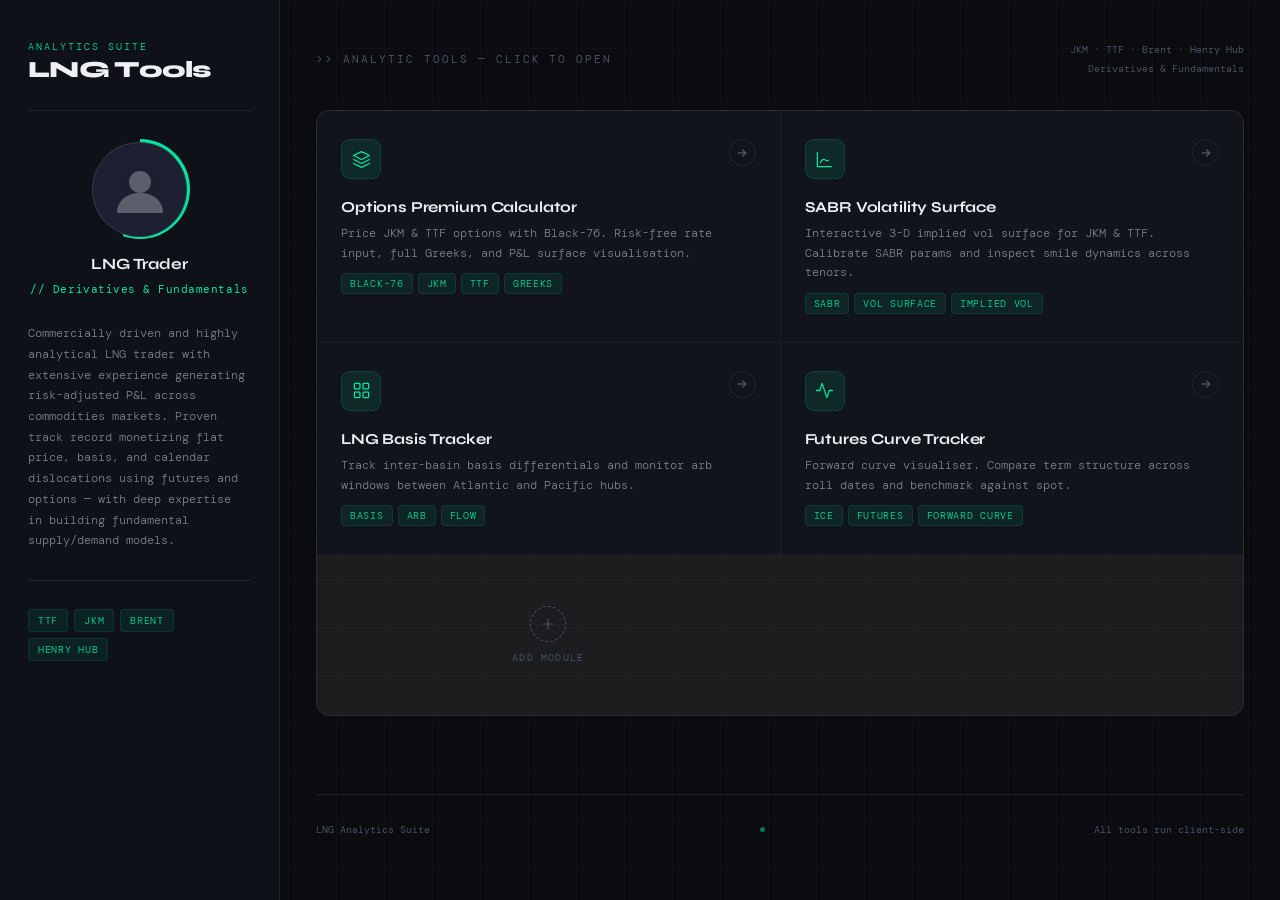
==== index.html @ 41b4f4ba "Add files via upload" ====
<!DOCTYPE html>
<html lang="en">
<head>
  <meta charset="UTF-8" />
  <meta name="viewport" content="width=device-width, initial-scale=1.0" />
  <title>LNG Analytics Suite</title>

  <!-- Fonts -->
  <link rel="preconnect" href="https://fonts.googleapis.com" />
  <link rel="preconnect" href="https://fonts.gstatic.com" crossorigin />
  <link href="https://fonts.googleapis.com/css2?family=Syne:wght@400;600;700;800&family=DM+Mono:wght@300;400;500&display=swap" rel="stylesheet" />

  <!-- Styles -->
  <link rel="stylesheet" href="style.css" />
</head>
<body>

<div class="page">

  <!-- ════════════════════ SIDEBAR ════════════════════ -->
  <aside class="sidebar">

    <div>
      <span class="wordmark-label">Analytics Suite</span>
      <h1 class="wordmark-title">LNG Tools</h1>
    </div>

    <div class="s-rule"></div>

    <div class="avatar-block">
      <div class="avatar-ring">
        <div class="avatar-inner">
          <!--
            TO USE YOUR OWN PHOTO
            ─────────────────────
            1. Place photo.jpg in the same folder as front_page.html
            2. Delete the <svg> below
            3. Uncomment the <img> line
          -->
          <svg class="placeholder-svg" viewBox="0 0 56 56" fill="none">
            <circle cx="28" cy="21" r="11" fill="#eef0f3"/>
            <path d="M5 52c0-12.7 10.3-20 23-20s23 7.3 23 20" fill="#eef0f3"/>
          </svg>
          <!-- <img src="photo.jpg" alt="Profile photo" /> -->
        </div>
      </div>
      <div class="profile-name">LNG Trader</div>
      <div class="profile-role">// Derivatives &amp; Fundamentals</div>
    </div>

    <p class="bio">
      Commercially driven and highly analytical LNG trader with extensive experience generating
      risk-adjusted P&amp;L across commodities markets. Proven track record monetizing flat price,
      basis, and calendar dislocations using futures and options &mdash; with deep expertise in
      building fundamental supply/demand models.
    </p>

    <div class="s-rule"></div>

    <div class="market-strip">
      <span class="m-tag">TTF</span>
      <span class="m-tag">JKM</span>
      <span class="m-tag">Brent</span>
      <span class="m-tag">Henry Hub</span>
    </div>

  </aside><!-- /sidebar -->

  <!-- ════════════════════ MAIN CONTENT ════════════════════ -->
  <main class="content">

    <div class="content-header">
      <p class="section-label">&gt;&gt; Analytic tools &mdash; click to open</p>
      <div class="header-meta">JKM &middot; TTF &middot; Brent &middot; Henry Hub<br/>Derivatives &amp; Fundamentals</div>
    </div>

    <div class="tool-grid" id="toolGrid">

      <!-- ── 1 · Options Premium Calculator ── -->
      <a class="tool-card" href="options_calculator/index.html">

        <!-- Preview tooltip -->
        <div class="preview-tip" aria-hidden="true">
          <img src="previews/options_calculator.png" alt="" />
        </div>

        <div class="card-top">
          <div class="tool-icon">
            <svg viewBox="0 0 24 24">
              <path d="M12 2L2 7l10 5 10-5-10-5z"/>
              <path d="M2 17l10 5 10-5"/>
              <path d="M2 12l10 5 10-5"/>
            </svg>
          </div>
          <div class="card-arrow">
            <svg viewBox="0 0 16 16"><path d="M3 8h10M9 4l4 4-4 4"/></svg>
          </div>
        </div>

        <div class="card-body">
          <div class="card-name">Options Premium Calculator</div>
          <div class="card-desc">Price JKM &amp; TTF options with Black-76. Risk-free rate input, full Greeks, and P&amp;L surface visualisation.</div>
          <div class="card-tags">
            <span class="tag">Black-76</span>
            <span class="tag">JKM</span>
            <span class="tag">TTF</span>
            <span class="tag">Greeks</span>
          </div>
        </div>
      </a>

      <!-- ── 2 · SABR Volatility Surface ── -->
      <a class="tool-card" href="vol_surface/index.html">

        <div class="preview-tip" aria-hidden="true">
          <img src="previews/sabr_vol_surface.png" alt="" />
        </div>

        <div class="card-top">
          <div class="tool-icon">
            <svg viewBox="0 0 24 24">
              <path d="M3 3v18h18"/>
              <path d="M7 16c1-3 3-5 5-4s3 3 5 1"/>
            </svg>
          </div>
          <div class="card-arrow">
            <svg viewBox="0 0 16 16"><path d="M3 8h10M9 4l4 4-4 4"/></svg>
          </div>
        </div>

        <div class="card-body">
          <div class="card-name">SABR Volatility Surface</div>
          <div class="card-desc">Interactive 3-D implied vol surface for JKM &amp; TTF. Calibrate SABR params and inspect smile dynamics across tenors.</div>
          <div class="card-tags">
            <span class="tag">SABR</span>
            <span class="tag">Vol Surface</span>
            <span class="tag">Implied Vol</span>
          </div>
        </div>
      </a>

      <!-- ── 3 · LNG Basis Tracker ── -->
      <a class="tool-card" href="basis_tracker/index.html">

        <div class="preview-tip" aria-hidden="true">
          <img src="previews/basis_tracker.png" alt="" />
        </div>

        <div class="card-top">
          <div class="tool-icon">
            <svg viewBox="0 0 24 24">
              <rect x="3"  y="3"  width="7" height="7" rx="1"/>
              <rect x="14" y="3"  width="7" height="7" rx="1"/>
              <rect x="3"  y="14" width="7" height="7" rx="1"/>
              <rect x="14" y="14" width="7" height="7" rx="1"/>
            </svg>
          </div>
          <div class="card-arrow">
            <svg viewBox="0 0 16 16"><path d="M3 8h10M9 4l4 4-4 4"/></svg>
          </div>
        </div>

        <div class="card-body">
          <div class="card-name">LNG Basis Tracker</div>
          <div class="card-desc">Track inter-basin basis differentials and monitor arb windows between Atlantic and Pacific hubs.</div>
          <div class="card-tags">
            <span class="tag">Basis</span>
            <span class="tag">Arb</span>
            <span class="tag">Flow</span>
          </div>
        </div>
      </a>

      <!-- ── 4 · ICE Futures Curve Tracker ── -->
      <a class="tool-card" href="ice_futures_tracker/index.html">

        <div class="preview-tip" aria-hidden="true">
          <img src="previews/ice_futures_tracker.png" alt="" />
        </div>

        <div class="card-top">
          <div class="tool-icon">
            <svg viewBox="0 0 24 24">
              <polyline points="22 12 18 12 15 21 9 3 6 12 2 12"/>
            </svg>
          </div>
          <div class="card-arrow">
            <svg viewBox="0 0 16 16"><path d="M3 8h10M9 4l4 4-4 4"/></svg>
          </div>
        </div>

        <div class="card-body">
          <div class="card-name">Futures Curve Tracker</div>
          <div class="card-desc">Forward curve visualiser. Compare term structure across roll dates and benchmark against spot.</div>
          <div class="card-tags">
            <span class="tag">ICE</span>
            <span class="tag">Futures</span>
            <span class="tag">Forward Curve</span>
          </div>
        </div>
      </a>

      <!-- ── Placeholder for future modules ── -->
      <div class="tool-card add-card" aria-hidden="true">
        <div class="add-inner">
          <div class="add-plus">
            <svg viewBox="0 0 24 24"><path d="M12 5v14M5 12h14"/></svg>
          </div>
          <span class="add-label">Add module</span>
        </div>
      </div>

    </div><!-- /tool-grid -->

    <div class="c-foot">
      <span class="foot-txt">LNG Analytics Suite</span>
      <div class="foot-dot"></div>
      <span class="foot-txt">All tools run client-side</span>
    </div>

  </main><!-- /content -->
</div><!-- /page -->

</body>
</html>
---- style.css ----
/* ═══════════════════════════════════════════════════════════════
   LNG Analytics Suite — Front Page  |  Stylesheet
   ═══════════════════════════════════════════════════════════════ */


/* ══════════════════════════════════════════
   DESIGN TOKENS
   ══════════════════════════════════════════ */
:root {
  /* backgrounds */
  --bg:         #0a0c0f;
  --panel:      #0e1117;
  --surface:    #11141a;
  --surface-h:  #181c24;

  /* borders */
  --border:     rgba(255, 255, 255, 0.07);
  --border-mid: rgba(255, 255, 255, 0.11);

  /* accent */
  --accent:     #00e5a0;
  --accent-dim: rgba(0, 229, 160, 0.10);

  /* text */
  --t1: #eef0f3;
  --t2: #7a8290;
  --t3: #4a5160;

  /* tags */
  --tag-bg: rgba(0, 229, 160, 0.08);
  --tag-c:  #00c98a;

  /* typography */
  --ff-d: 'Syne', sans-serif;
  --ff-m: 'DM Mono', monospace;
}


/* ══════════════════════════════════════════
   RESET & BASE
   ══════════════════════════════════════════ */
*, *::before, *::after {
  box-sizing: border-box;
  margin: 0;
  padding: 0;
}

html, body { height: 100%; }

body {
  background: var(--bg);
  color: var(--t1);
  font-family: var(--ff-d);
  min-height: 100vh;
  overflow-x: hidden;
}

/* Subtle grid overlay */
body::before {
  content: '';
  position: fixed;
  inset: 0;
  background-image:
    linear-gradient(rgba(255, 255, 255, 0.022) 1px, transparent 1px),
    linear-gradient(90deg, rgba(255, 255, 255, 0.022) 1px, transparent 1px);
  background-size: 48px 48px;
  pointer-events: none;
  z-index: 0;
}


/* ══════════════════════════════════════════
   PAGE LAYOUT
   ══════════════════════════════════════════ */
.page {
  position: relative;
  z-index: 1;
  display: grid;
  grid-template-columns: 280px 1fr;
  min-height: 100vh;
}


/* ══════════════════════════════════════════
   SIDEBAR
   ══════════════════════════════════════════ */
.sidebar {
  background: var(--panel);
  border-right: 1px solid var(--border);
  display: flex;
  flex-direction: column;
  padding: 2.5rem 1.75rem;
  gap: 1.75rem;
  position: sticky;
  top: 0;
  height: 100vh;
  overflow-y: auto;
  animation: slideIn 0.55s ease both;
}

/* Hide scrollbar */
.sidebar::-webkit-scrollbar { width: 0; }

/* ── Wordmark ── */
.wordmark-label {
  font-family: var(--ff-m);
  font-size: 10px;
  font-weight: 300;
  letter-spacing: 0.2em;
  text-transform: uppercase;
  color: var(--accent);
  display: block;
  margin-bottom: 5px;
}

.wordmark-title {
  font-size: 1.45rem;
  font-weight: 800;
  letter-spacing: -0.03em;
  color: var(--t1);
  line-height: 1.05;
}

/* ── Horizontal rule ── */
.s-rule {
  height: 1px;
  background: var(--border);
  flex-shrink: 0;
}

/* ── Avatar block ── */
.avatar-block {
  display: flex;
  flex-direction: column;
  align-items: center;
  gap: 1rem;
}

.avatar-ring {
  width: 100px;
  height: 100px;
  border-radius: 50%;
  padding: 2.5px;
  background: conic-gradient(var(--accent) 0deg 200deg, transparent 200deg 360deg);
  flex-shrink: 0;
}

.avatar-inner {
  width: 100%;
  height: 100%;
  border-radius: 50%;
  background: #1c2030;
  border: 1px solid var(--border-mid);
  display: flex;
  align-items: center;
  justify-content: center;
  overflow: hidden;
}

.avatar-inner .placeholder-svg {
  width: 56px;
  height: 56px;
  opacity: 0.3;
}

.avatar-inner img {
  width: 100%;
  height: 100%;
  object-fit: cover;
  border-radius: 50%;
}

/* ── Profile text ── */
.profile-name {
  font-size: 0.975rem;
  font-weight: 700;
  letter-spacing: -0.01em;
  color: var(--t1);
  text-align: center;
}

.profile-role {
  font-family: var(--ff-m);
  font-size: 10.5px;
  color: var(--accent);
  text-align: center;
  letter-spacing: 0.05em;
  margin-top: -6px;
}

/* ── Bio ── */
.bio {
  font-family: var(--ff-m);
  font-size: 11.5px;
  font-weight: 300;
  color: var(--t2);
  line-height: 1.8;
}

/* ── Market tags ── */
.market-strip {
  display: flex;
  flex-wrap: wrap;
  gap: 6px;
}

.m-tag {
  font-family: var(--ff-m);
  font-size: 10px;
  letter-spacing: 0.07em;
  text-transform: uppercase;
  padding: 4px 9px;
  border-radius: 4px;
  background: var(--tag-bg);
  color: var(--tag-c);
  border: 1px solid rgba(0, 201, 138, 0.14);
}

/* ── Sidebar footer ── */
.s-foot {
  margin-top: auto;
  font-family: var(--ff-m);
  font-size: 10px;
  color: var(--t3);
  line-height: 1.9;
}


/* ══════════════════════════════════════════
   MAIN CONTENT
   ══════════════════════════════════════════ */
.content {
  display: flex;
  flex-direction: column;
  padding: 2.5rem 2.25rem 4rem;
  gap: 2rem;
  animation: fadeUp 0.55s 0.1s ease both;
}

.content-header {
  display: flex;
  align-items: center;
  justify-content: space-between;
  gap: 1rem;
}

.section-label {
  font-family: var(--ff-m);
  font-size: 11px;
  font-weight: 400;
  letter-spacing: 0.18em;
  text-transform: uppercase;
  color: var(--t3);
}

.header-meta {
  font-family: var(--ff-m);
  font-size: 10px;
  color: var(--t3);
  text-align: right;
  line-height: 1.9;
}


/* ══════════════════════════════════════════
   TOOL GRID
   ══════════════════════════════════════════ */
.tool-grid {
  display: grid;
  grid-template-columns: repeat(2, 1fr);
  gap: 1px;
  background: var(--border);
  border: 1px solid var(--border);
  border-radius: 14px;
  overflow: hidden;
}


/* ══════════════════════════════════════════
   TOOL CARD
   ══════════════════════════════════════════ */
.tool-card {
  background: var(--surface);
  padding: 1.75rem 1.5rem;
  text-decoration: none;
  color: inherit;
  display: flex;
  flex-direction: column;
  gap: 1.2rem;
  position: relative;
  overflow: visible;
  transition: background 0.18s ease, transform 0.12s ease;
  cursor: pointer;
}

/* Top accent sweep */
.tool-card::before {
  content: '';
  position: absolute;
  top: 0;
  left: 0;
  right: 0;
  height: 2px;
  background: var(--accent);
  transform: scaleX(0);
  transform-origin: left;
  transition: transform 0.25s ease;
}

/* Inset glow border */
.tool-card::after {
  content: '';
  position: absolute;
  inset: 0;
  border: 1.5px solid var(--accent);
  opacity: 0;
  transition: opacity 0.18s ease;
  pointer-events: none;
}

.tool-card:hover              { background: var(--surface-h); z-index: 10; }
.tool-card:hover::before      { transform: scaleX(1); }
.tool-card:hover::after       { opacity: 0.45; }
.tool-card:active             { transform: scale(0.985); }


/* ══════════════════════════════════════════
   PREVIEW TOOLTIP
   ══════════════════════════════════════════ */
.preview-tip {
  position: absolute;
  top: calc(100% + 14px);
  left: 50%;
  transform: translateX(-50%) translateY(-6px) scale(0.96);
  width: 260px;
  height: 180px;
  background: #13171f;
  border: 1px solid var(--border-mid);
  border-radius: 10px;
  overflow: hidden;
  opacity: 0;
  pointer-events: none;
  transition: opacity 0.2s ease, transform 0.2s ease;
  z-index: 100;
  filter: drop-shadow(0 8px 24px rgba(0, 0, 0, 0.55));
}

/* Caret border (bottom triangle outline) */
.preview-tip::before {
  content: '';
  position: absolute;
  top: -8px;
  left: 50%;
  transform: translateX(-50%);
  width: 15px;
  height: 8px;
  background: var(--border-mid);
  clip-path: polygon(50% 0, 100% 100%, 0% 100%);
}

/* Caret fill */
.preview-tip::after {
  content: '';
  position: absolute;
  top: -7px;
  left: 50%;
  transform: translateX(-50%);
  width: 13px;
  height: 7px;
  background: #13171f;
  clip-path: polygon(50% 0, 100% 100%, 0% 100%);
}

.tool-card:hover .preview-tip {
  opacity: 1;
  transform: translateX(-50%) translateY(0) scale(1);
}

/* Keep preview inside viewport edges */

.preview-tip img {
  width: 100%;
  height: 100%;
  object-fit: contain;
  display: block;
  border-radius: 10px;
}

/* ── Preview dummy content ── */
.preview-dummy {
  width: 100%;
  height: 100%;
  display: flex;
  flex-direction: column;
  background: #0d1018;
}

.preview-bar {
  height: 28px;
  flex-shrink: 0;
  background: #161b26;
  border-bottom: 1px solid var(--border);
  display: flex;
  align-items: center;
  gap: 6px;
  padding: 0 10px;
}

.preview-dot {
  width: 7px;
  height: 7px;
  border-radius: 50%;
  background: rgba(255, 255, 255, 0.12);
}

.preview-label {
  font-family: var(--ff-m);
  font-size: 9px;
  color: var(--t3);
  letter-spacing: 0.08em;
  margin-left: 4px;
}

.preview-body {
  flex: 1;
  display: grid;
  grid-template-columns: 1fr 1fr;
  grid-template-rows: 1fr 1fr;
  gap: 1px;
  background: var(--border);
  padding: 1px;
}

.preview-block {
  background: #0f131a;
  border-radius: 3px;
  display: flex;
  align-items: flex-end;
  padding: 8px 6px 6px;
  gap: 3px;
  overflow: hidden;
}

/* Bar chart placeholders */
.preview-block.chart  { align-items: flex-end; }

.preview-bar-item {
  flex: 1;
  border-radius: 2px 2px 0 0;
  background: rgba(0, 229, 160, 0.18);
  min-height: 6px;
}

/* Line chart placeholder */
.preview-block.line  { padding: 10px 8px; }
.preview-line-svg    { width: 100%; height: 100%; }


/* ══════════════════════════════════════════
   CARD ANATOMY
   ══════════════════════════════════════════ */
.card-top {
  display: flex;
  align-items: flex-start;
  justify-content: space-between;
  gap: 0.75rem;
}

/* Icon badge */
.tool-icon {
  width: 40px;
  height: 40px;
  border-radius: 9px;
  background: var(--accent-dim);
  border: 1px solid rgba(0, 229, 160, 0.14);
  display: flex;
  align-items: center;
  justify-content: center;
  flex-shrink: 0;
}

.tool-icon svg {
  width: 19px;
  height: 19px;
  stroke: var(--accent);
  fill: none;
  stroke-width: 1.6;
  stroke-linecap: round;
  stroke-linejoin: round;
}

/* Arrow button */
.card-arrow {
  width: 27px;
  height: 27px;
  border-radius: 50%;
  border: 1px solid var(--border);
  display: flex;
  align-items: center;
  justify-content: center;
  flex-shrink: 0;
  transition: background 0.18s, border-color 0.18s;
}

.card-arrow svg {
  width: 12px;
  height: 12px;
  stroke: var(--t3);
  fill: none;
  stroke-width: 2;
  stroke-linecap: round;
  stroke-linejoin: round;
  transition: stroke 0.18s;
}

.tool-card:hover .card-arrow         { background: var(--accent); border-color: var(--accent); }
.tool-card:hover .card-arrow svg     { stroke: #000; }

/* Card body */
.card-body {
  display: flex;
  flex-direction: column;
  gap: 7px;
  flex: 1;
}

.card-name {
  font-size: 0.95rem;
  font-weight: 700;
  letter-spacing: -0.01em;
  color: var(--t1);
  line-height: 1.25;
}

.card-desc {
  font-family: var(--ff-m);
  font-size: 11.5px;
  font-weight: 300;
  color: var(--t2);
  line-height: 1.7;
}

.card-tags {
  display: flex;
  flex-wrap: wrap;
  gap: 5px;
  margin-top: 3px;
}

.tag {
  font-family: var(--ff-m);
  font-size: 10px;
  letter-spacing: 0.07em;
  text-transform: uppercase;
  padding: 3px 8px;
  border-radius: 4px;
  background: var(--tag-bg);
  color: var(--tag-c);
  border: 1px solid rgba(0, 201, 138, 0.13);
}


/* ══════════════════════════════════════════
   ADD MODULE PLACEHOLDER
   ══════════════════════════════════════════ */
.add-card {
  background: transparent !important;
  border: none;
  opacity: 0.35;
  pointer-events: none;
  align-items: center;
  justify-content: center;
  min-height: 160px;
}

.add-card::before,
.add-card::after { display: none; }

.add-inner {
  display: flex;
  flex-direction: column;
  align-items: center;
  gap: 9px;
}

.add-plus {
  width: 36px;
  height: 36px;
  border: 1px dashed var(--t3);
  border-radius: 50%;
  display: flex;
  align-items: center;
  justify-content: center;
}

.add-plus svg {
  width: 16px;
  height: 16px;
  stroke: var(--t3);
  fill: none;
  stroke-width: 1.8;
  stroke-linecap: round;
}

.add-label {
  font-family: var(--ff-m);
  font-size: 10px;
  color: var(--t3);
  letter-spacing: 0.12em;
  text-transform: uppercase;
}


/* ══════════════════════════════════════════
   CONTENT FOOTER
   ══════════════════════════════════════════ */
.c-foot {
  margin-top: auto;
  padding-top: 1.75rem;
  border-top: 1px solid var(--border);
  display: flex;
  align-items: center;
  justify-content: space-between;
  gap: 1rem;
}

.foot-txt {
  font-family: var(--ff-m);
  font-size: 10px;
  color: var(--t3);
}

.foot-dot {
  width: 5px;
  height: 5px;
  border-radius: 50%;
  background: var(--accent);
  opacity: 0.5;
  flex-shrink: 0;
}


/* ══════════════════════════════════════════
   ANIMATIONS
   ══════════════════════════════════════════ */
@keyframes slideIn {
  from { opacity: 0; transform: translateX(-18px); }
  to   { opacity: 1; transform: translateX(0); }
}

@keyframes fadeUp {
  from { opacity: 0; transform: translateY(16px); }
  to   { opacity: 1; transform: translateY(0); }
}

/* Staggered card entrance */
.tool-card:nth-child(1) { animation: fadeUp 0.45s 0.20s ease both; }
.tool-card:nth-child(2) { animation: fadeUp 0.45s 0.28s ease both; }
.tool-card:nth-child(3) { animation: fadeUp 0.45s 0.36s ease both; }
.tool-card:nth-child(4) { animation: fadeUp 0.45s 0.44s ease both; }
.tool-card:nth-child(5) { animation: fadeUp 0.45s 0.52s ease both; }


/* ══════════════════════════════════════════
   RESPONSIVE
   ══════════════════════════════════════════ */
@media (max-width: 860px) {
  .page             { grid-template-columns: 1fr; }
  .sidebar          { position: static; height: auto; border-right: none; border-bottom: 1px solid var(--border); }
  .avatar-block     { flex-direction: row; align-items: center; flex-wrap: wrap; }
  .profile-name,
  .profile-role     { text-align: left; }
  .content          { padding: 2rem 1.5rem 3rem; }
  .preview-tip      { display: none; }
}

@media (max-width: 640px) {
  .tool-grid        { grid-template-columns: 1fr; }
}
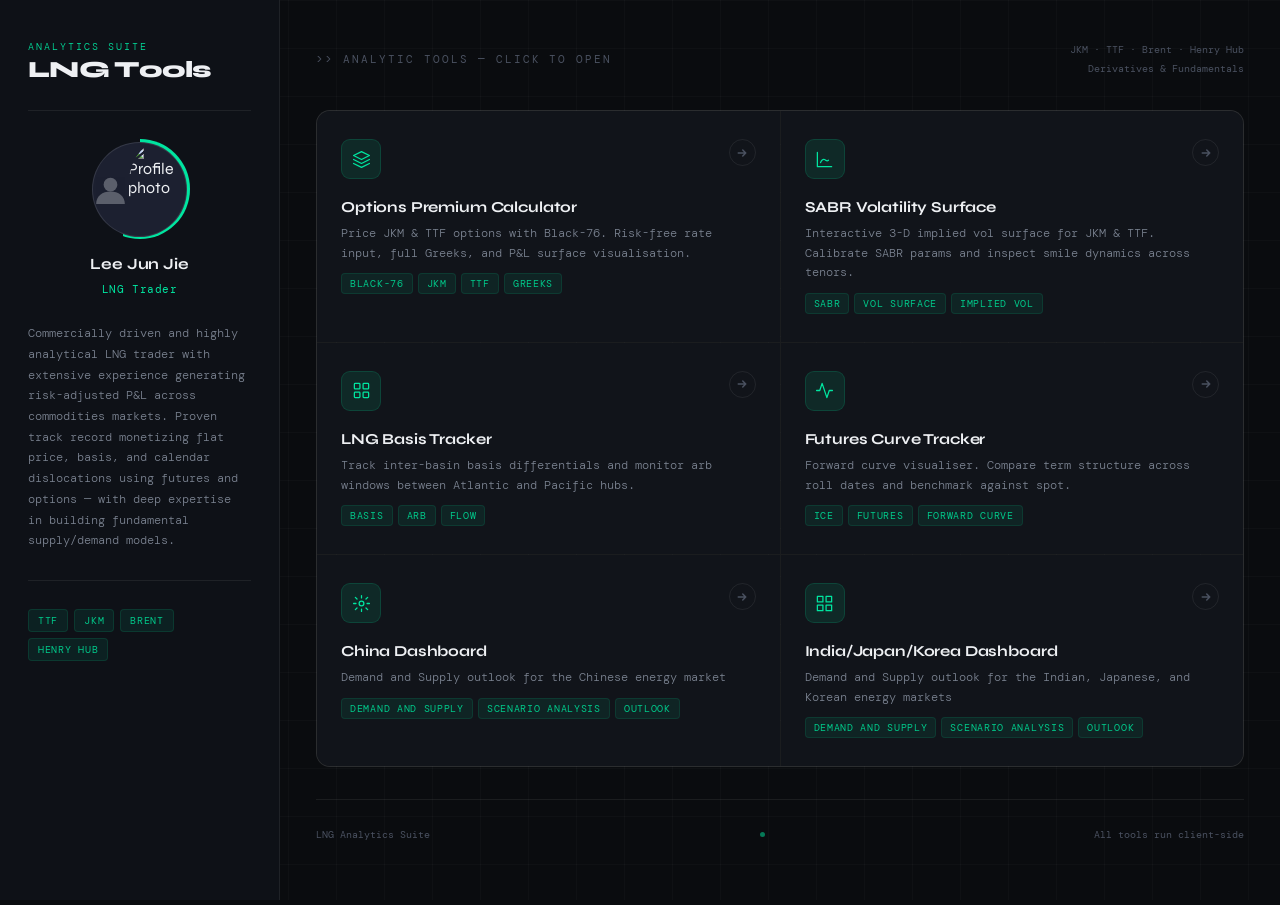
==== commit 9c53f578: "Add files via upload" ====
--- a/index.html
+++ b/index.html
@@ -41,11 +41,11 @@
             <circle cx="28" cy="21" r="11" fill="#eef0f3"/>
             <path d="M5 52c0-12.7 10.3-20 23-20s23 7.3 23 20" fill="#eef0f3"/>
           </svg>
-          <!-- <img src="photo.jpg" alt="Profile photo" /> -->
+          <img src="previews/photo.jpg" alt="Profile photo" />
         </div>
       </div>
-      <div class="profile-name">LNG Trader</div>
-      <div class="profile-role">// Derivatives &amp; Fundamentals</div>
+      <div class="profile-name">Lee Jun Jie</div>
+      <div class="profile-role"> LNG Trader </div>
     </div>
 
     <p class="bio">
@@ -200,15 +200,90 @@
         </div>
       </a>
 
-      <!-- ── Placeholder for future modules ── -->
-      <div class="tool-card add-card" aria-hidden="true">
-        <div class="add-inner">
-          <div class="add-plus">
-            <svg viewBox="0 0 24 24"><path d="M12 5v14M5 12h14"/></svg>
-          </div>
-          <span class="add-label">Add module</span>
-        </div>
-      </div>
+      <!-- 5 — Module 5 (placeholder) -->
+      <a class="tool-card" href="china_market/index.html">
+        <div class="preview-tip" aria-hidden="true">
+          <div class="preview-dummy">
+            <div class="preview-bar">
+              <div class="preview-dot"></div><div class="preview-dot"></div><div class="preview-dot"></div>
+              <span class="preview-label">Module 5</span>
+            </div>
+            <div class="preview-body">
+              <div class="preview-block line" style="grid-column:1/-1; grid-row:1/3;">
+                <svg class="preview-line-svg" viewBox="0 0 160 100" fill="none">
+                  <polyline points="0,70 30,55 60,60 90,40 120,45 160,25" stroke="rgba(0,229,160,0.5)" stroke-width="1.5" fill="none"/>
+                  <polyline points="0,70 30,55 60,60 90,40 120,45 160,25" stroke="rgba(0,229,160,0.08)" stroke-width="8" fill="none"/>
+                  <line x1="0" y1="33" x2="160" y2="33" stroke="rgba(255,255,255,0.04)" stroke-width="0.8"/>
+                  <line x1="0" y1="66" x2="160" y2="66" stroke="rgba(255,255,255,0.04)" stroke-width="0.8"/>
+                </svg>
+              </div>
+            </div>
+          </div>
+        </div>
+        <div class="card-top">
+          <div class="tool-icon">
+            <svg viewBox="0 0 24 24">
+              <circle cx="12" cy="12" r="3"/>
+              <path d="M12 2v3M12 19v3M4.22 4.22l2.12 2.12M17.66 17.66l2.12 2.12M2 12h3M19 12h3M4.22 19.78l2.12-2.12M17.66 6.34l2.12-2.12"/>
+            </svg>
+          </div>
+          <div class="card-arrow"><svg viewBox="0 0 16 16"><path d="M3 8h10M9 4l4 4-4 4"/></svg></div>
+        </div>
+        <div class="card-body">
+          <div class="card-name">China Dashboard</div>
+          <div class="card-desc">Demand and Supply outlook for the Chinese energy market</div>
+          <div class="card-tags">
+            <span class="tag">Demand and Supply</span><span class="tag">Scenario Analysis</span><span class="tag">Outlook</span>
+          </div>
+        </div>
+      </a>
+ 
+      <!-- 6 — Module 6 (placeholder) -->
+      <a class="tool-card" href="ijk_market/index.html">
+        <div class="preview-tip" aria-hidden="true">
+          <div class="preview-dummy">
+            <div class="preview-bar">
+              <div class="preview-dot"></div><div class="preview-dot"></div><div class="preview-dot"></div>
+              <span class="preview-label">Module 6</span>
+            </div>
+            <div class="preview-body">
+              <div class="preview-block chart" style="grid-column:1/-1;">
+                <div class="preview-bar-item" style="height:50%;background:rgba(0,229,160,0.2)"></div>
+                <div class="preview-bar-item" style="height:75%;background:rgba(0,229,160,0.15)"></div>
+                <div class="preview-bar-item" style="height:40%;background:rgba(0,229,160,0.2)"></div>
+                <div class="preview-bar-item" style="height:85%;background:rgba(0,229,160,0.12)"></div>
+                <div class="preview-bar-item" style="height:60%;background:rgba(0,229,160,0.2)"></div>
+                <div class="preview-bar-item" style="height:70%;background:rgba(0,229,160,0.15)"></div>
+                <div class="preview-bar-item" style="height:45%;background:rgba(0,229,160,0.2)"></div>
+                <div class="preview-bar-item" style="height:95%;background:rgba(0,229,160,0.12)"></div>
+              </div>
+              <div class="preview-block" style="padding:8px 10px; flex-direction:column; gap:5px;">
+                <div style="height:5px;width:75%;background:rgba(255,255,255,0.06);border-radius:2px;"></div>
+                <div style="height:5px;width:50%;background:rgba(0,229,160,0.1);border-radius:2px;"></div>
+              </div>
+              <div class="preview-block" style="padding:8px 10px; flex-direction:column; gap:5px;">
+                <div style="height:5px;width:60%;background:rgba(255,255,255,0.06);border-radius:2px;"></div>
+                <div style="height:5px;width:40%;background:rgba(0,229,160,0.1);border-radius:2px;"></div>
+              </div>
+            </div>
+          </div>
+        </div>
+        <div class="card-top">
+          <div class="tool-icon">
+            <svg viewBox="0 0 24 24">
+              <path d="M3 3h7v7H3zM14 3h7v7h-7zM14 14h7v7h-7zM3 14h7v7H3z" stroke-width="1.6"/>
+            </svg>
+          </div>
+          <div class="card-arrow"><svg viewBox="0 0 16 16"><path d="M3 8h10M9 4l4 4-4 4"/></svg></div>
+        </div>
+        <div class="card-body">
+          <div class="card-name">India/Japan/Korea Dashboard</div>
+          <div class="card-desc">Demand and Supply outlook for the Indian, Japanese, and Korean energy markets</div>
+          <div class="card-tags">
+            <span class="tag">Demand and Supply</span><span class="tag">Scenario Analysis</span><span class="tag">Outlook</span>
+          </div>
+        </div>
+      </a>
 
     </div><!-- /tool-grid -->
 
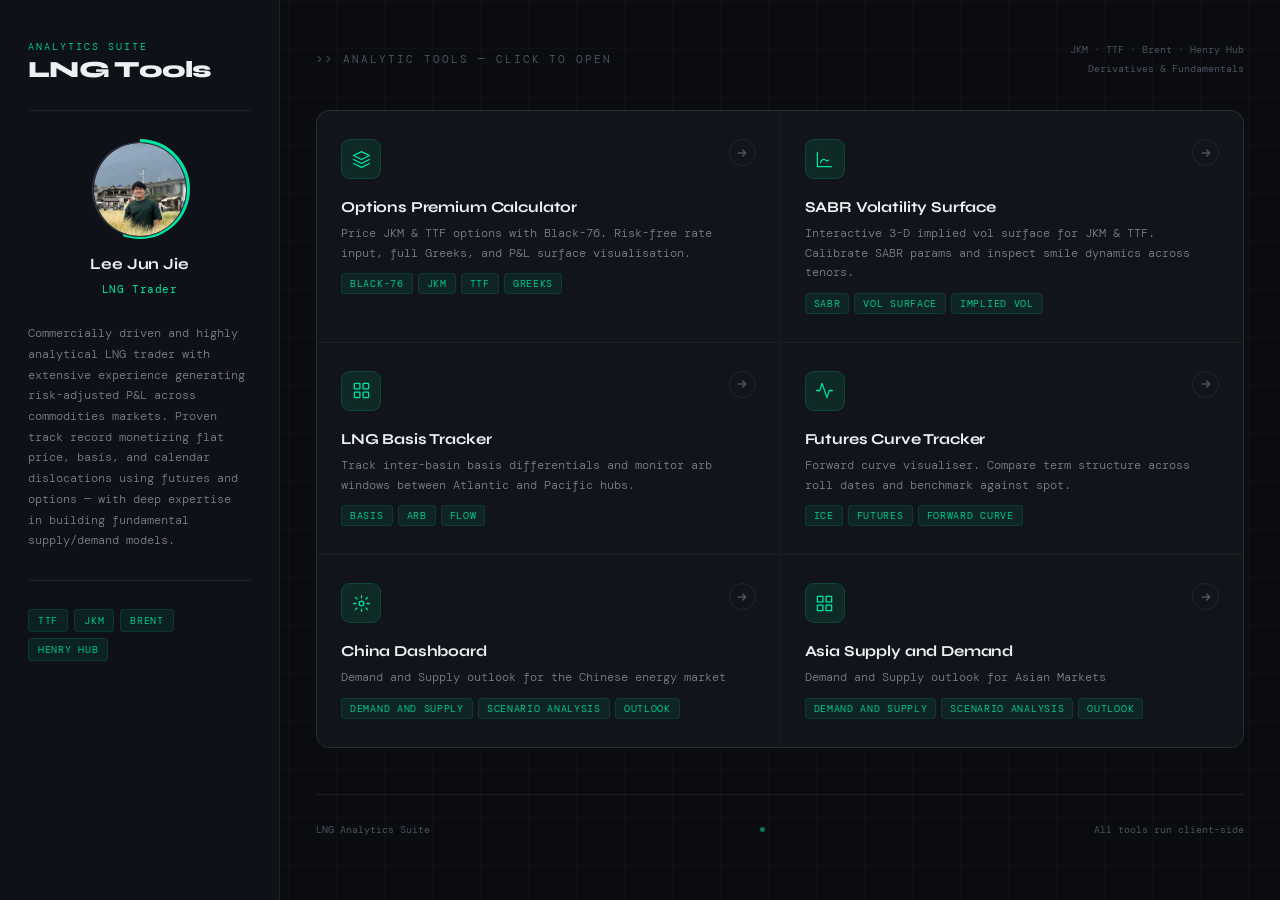
==== commit c902de79: "Add files via upload" ====
--- a/index.html
+++ b/index.html
@@ -200,26 +200,13 @@
         </div>
       </a>
 
-      <!-- 5 — Module 5 (placeholder) -->
+      <!-- ── 5 · China Dashboard ── -->
       <a class="tool-card" href="china_market/index.html">
-        <div class="preview-tip" aria-hidden="true">
-          <div class="preview-dummy">
-            <div class="preview-bar">
-              <div class="preview-dot"></div><div class="preview-dot"></div><div class="preview-dot"></div>
-              <span class="preview-label">Module 5</span>
-            </div>
-            <div class="preview-body">
-              <div class="preview-block line" style="grid-column:1/-1; grid-row:1/3;">
-                <svg class="preview-line-svg" viewBox="0 0 160 100" fill="none">
-                  <polyline points="0,70 30,55 60,60 90,40 120,45 160,25" stroke="rgba(0,229,160,0.5)" stroke-width="1.5" fill="none"/>
-                  <polyline points="0,70 30,55 60,60 90,40 120,45 160,25" stroke="rgba(0,229,160,0.08)" stroke-width="8" fill="none"/>
-                  <line x1="0" y1="33" x2="160" y2="33" stroke="rgba(255,255,255,0.04)" stroke-width="0.8"/>
-                  <line x1="0" y1="66" x2="160" y2="66" stroke="rgba(255,255,255,0.04)" stroke-width="0.8"/>
-                </svg>
-              </div>
-            </div>
-          </div>
-        </div>
+ 
+        <div class="preview-tip" aria-hidden="true">
+          <img src="previews/china_gas_market.png" alt="" />
+        </div>
+ 
         <div class="card-top">
           <div class="tool-icon">
             <svg viewBox="0 0 24 24">
@@ -227,64 +214,51 @@
               <path d="M12 2v3M12 19v3M4.22 4.22l2.12 2.12M17.66 17.66l2.12 2.12M2 12h3M19 12h3M4.22 19.78l2.12-2.12M17.66 6.34l2.12-2.12"/>
             </svg>
           </div>
-          <div class="card-arrow"><svg viewBox="0 0 16 16"><path d="M3 8h10M9 4l4 4-4 4"/></svg></div>
-        </div>
+          <div class="card-arrow">
+            <svg viewBox="0 0 16 16"><path d="M3 8h10M9 4l4 4-4 4"/></svg>
+          </div>
+        </div>
+ 
         <div class="card-body">
           <div class="card-name">China Dashboard</div>
           <div class="card-desc">Demand and Supply outlook for the Chinese energy market</div>
           <div class="card-tags">
-            <span class="tag">Demand and Supply</span><span class="tag">Scenario Analysis</span><span class="tag">Outlook</span>
-          </div>
-        </div>
-      </a>
- 
-      <!-- 6 — Module 6 (placeholder) -->
-      <a class="tool-card" href="ijk_market/index.html">
-        <div class="preview-tip" aria-hidden="true">
-          <div class="preview-dummy">
-            <div class="preview-bar">
-              <div class="preview-dot"></div><div class="preview-dot"></div><div class="preview-dot"></div>
-              <span class="preview-label">Module 6</span>
-            </div>
-            <div class="preview-body">
-              <div class="preview-block chart" style="grid-column:1/-1;">
-                <div class="preview-bar-item" style="height:50%;background:rgba(0,229,160,0.2)"></div>
-                <div class="preview-bar-item" style="height:75%;background:rgba(0,229,160,0.15)"></div>
-                <div class="preview-bar-item" style="height:40%;background:rgba(0,229,160,0.2)"></div>
-                <div class="preview-bar-item" style="height:85%;background:rgba(0,229,160,0.12)"></div>
-                <div class="preview-bar-item" style="height:60%;background:rgba(0,229,160,0.2)"></div>
-                <div class="preview-bar-item" style="height:70%;background:rgba(0,229,160,0.15)"></div>
-                <div class="preview-bar-item" style="height:45%;background:rgba(0,229,160,0.2)"></div>
-                <div class="preview-bar-item" style="height:95%;background:rgba(0,229,160,0.12)"></div>
-              </div>
-              <div class="preview-block" style="padding:8px 10px; flex-direction:column; gap:5px;">
-                <div style="height:5px;width:75%;background:rgba(255,255,255,0.06);border-radius:2px;"></div>
-                <div style="height:5px;width:50%;background:rgba(0,229,160,0.1);border-radius:2px;"></div>
-              </div>
-              <div class="preview-block" style="padding:8px 10px; flex-direction:column; gap:5px;">
-                <div style="height:5px;width:60%;background:rgba(255,255,255,0.06);border-radius:2px;"></div>
-                <div style="height:5px;width:40%;background:rgba(0,229,160,0.1);border-radius:2px;"></div>
-              </div>
-            </div>
-          </div>
-        </div>
+            <span class="tag">Demand and Supply</span>
+            <span class="tag">Scenario Analysis</span>
+            <span class="tag">Outlook</span>
+          </div>
+        </div>
+      </a>
+ 
+      <!-- ── 6 · Asia Supply and Demand ── -->
+      <a class="tool-card" href="lng_forecast_model/index.html">
+ 
+        <div class="preview-tip" aria-hidden="true">
+          <img src="previews/lng_forecast_model.png" alt="" />
+        </div>
+ 
         <div class="card-top">
           <div class="tool-icon">
             <svg viewBox="0 0 24 24">
               <path d="M3 3h7v7H3zM14 3h7v7h-7zM14 14h7v7h-7zM3 14h7v7H3z" stroke-width="1.6"/>
             </svg>
           </div>
-          <div class="card-arrow"><svg viewBox="0 0 16 16"><path d="M3 8h10M9 4l4 4-4 4"/></svg></div>
-        </div>
-        <div class="card-body">
-          <div class="card-name">India/Japan/Korea Dashboard</div>
-          <div class="card-desc">Demand and Supply outlook for the Indian, Japanese, and Korean energy markets</div>
-          <div class="card-tags">
-            <span class="tag">Demand and Supply</span><span class="tag">Scenario Analysis</span><span class="tag">Outlook</span>
-          </div>
-        </div>
-      </a>
-
+          <div class="card-arrow">
+            <svg viewBox="0 0 16 16"><path d="M3 8h10M9 4l4 4-4 4"/></svg>
+          </div>
+        </div>
+ 
+        <div class="card-body">
+          <div class="card-name">Asia Supply and Demand</div>
+          <div class="card-desc">Demand and Supply outlook for Asian Markets</div>
+          <div class="card-tags">
+            <span class="tag">Demand and Supply</span>
+            <span class="tag">Scenario Analysis</span>
+            <span class="tag">Outlook</span>
+          </div>
+        </div>
+      </a>
+ 
     </div><!-- /tool-grid -->
 
     <div class="c-foot">
--- a/style.css
+++ b/style.css
@@ -376,6 +376,32 @@
   transform: translateX(-50%) translateY(0) scale(1);
 }
 
+/* ── Bottom row: open the preview ABOVE the card ──
+   .tool-grid clips its overflow, so a preview opening below the last
+   row would be cut off. The last two cards (one row in the 2-column
+   grid) flip upward instead. */
+.tool-card:nth-last-child(-n+2) .preview-tip {
+  top: auto;
+  bottom: calc(100% + 14px);
+  transform: translateX(-50%) translateY(6px) scale(0.96);
+}
+
+.tool-card:nth-last-child(-n+2) .preview-tip::before {
+  top: auto;
+  bottom: -8px;
+  clip-path: polygon(0 0, 100% 0, 50% 100%);
+}
+
+.tool-card:nth-last-child(-n+2) .preview-tip::after {
+  top: auto;
+  bottom: -7px;
+  clip-path: polygon(0 0, 100% 0, 50% 100%);
+}
+
+.tool-card:nth-last-child(-n+2):hover .preview-tip {
+  transform: translateX(-50%) translateY(0) scale(1);
+}
+
 /* Keep preview inside viewport edges */
 
 .preview-tip img {
@@ -659,6 +685,7 @@
 .tool-card:nth-child(3) { animation: fadeUp 0.45s 0.36s ease both; }
 .tool-card:nth-child(4) { animation: fadeUp 0.45s 0.44s ease both; }
 .tool-card:nth-child(5) { animation: fadeUp 0.45s 0.52s ease both; }
+.tool-card:nth-child(6) { animation: fadeUp 0.45s 0.60s ease both; }
 
 
 /* ══════════════════════════════════════════
@@ -676,4 +703,4 @@
 
 @media (max-width: 640px) {
   .tool-grid        { grid-template-columns: 1fr; }
-}
+}
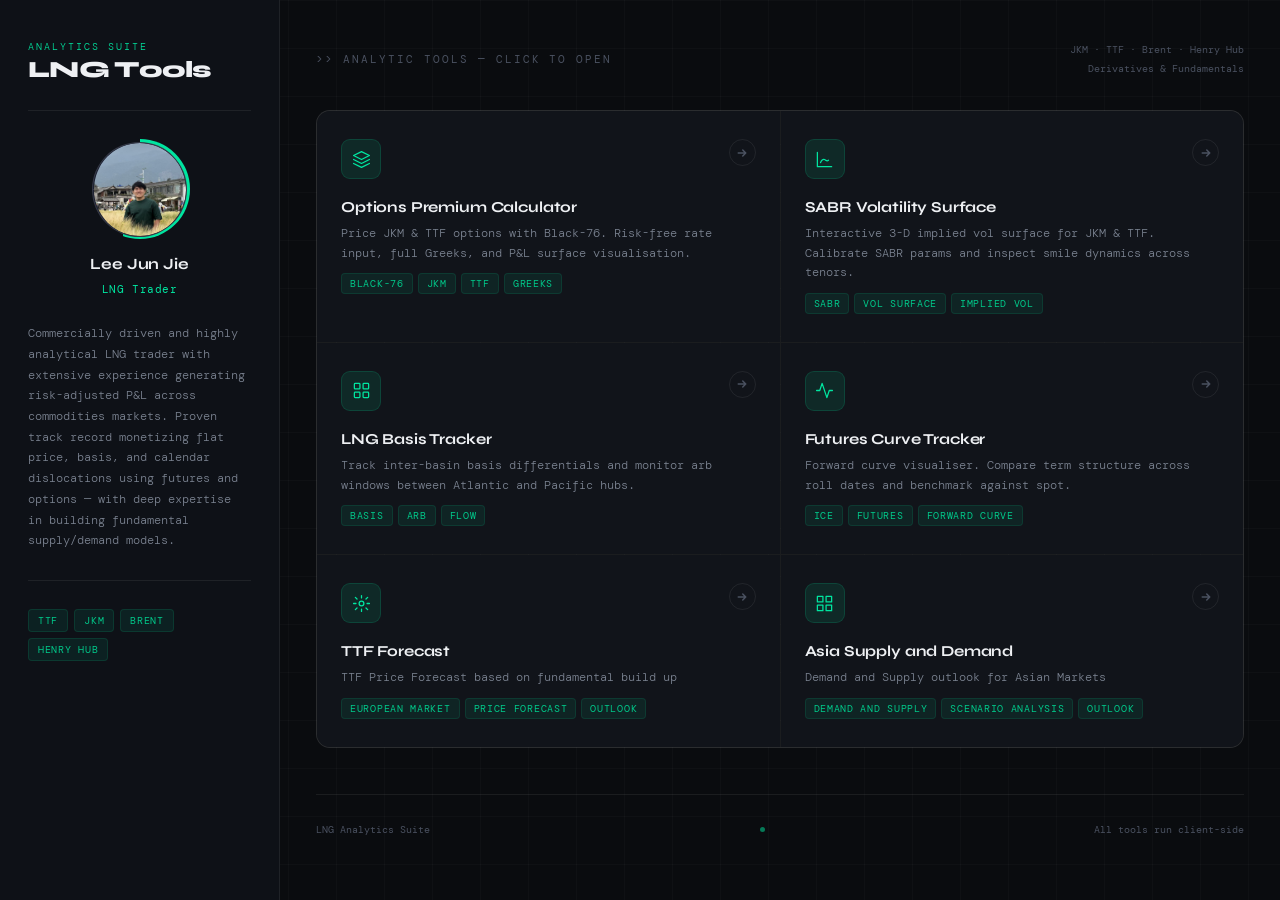
==== commit a60fcff8: "Replace China Dashboard with TTF Forecast" ====
--- a/index.html
+++ b/index.html
@@ -200,8 +200,8 @@
         </div>
       </a>
 
-      <!-- ── 5 · China Dashboard ── -->
-      <a class="tool-card" href="china_market/index.html">
+      <!-- ── 5 · TTF Forecast ── -->
+      <a class="tool-card" href="ttf_price_forecast/index.html">
  
         <div class="preview-tip" aria-hidden="true">
           <img src="previews/china_gas_market.png" alt="" />
@@ -220,11 +220,11 @@
         </div>
  
         <div class="card-body">
-          <div class="card-name">China Dashboard</div>
-          <div class="card-desc">Demand and Supply outlook for the Chinese energy market</div>
-          <div class="card-tags">
-            <span class="tag">Demand and Supply</span>
-            <span class="tag">Scenario Analysis</span>
+          <div class="card-name">TTF Forecast</div>
+          <div class="card-desc">TTF Price Forecast based on fundamental build up</div>
+          <div class="card-tags">
+            <span class="tag">European Market</span>
+            <span class="tag">Price Forecast</span>
             <span class="tag">Outlook</span>
           </div>
         </div>
